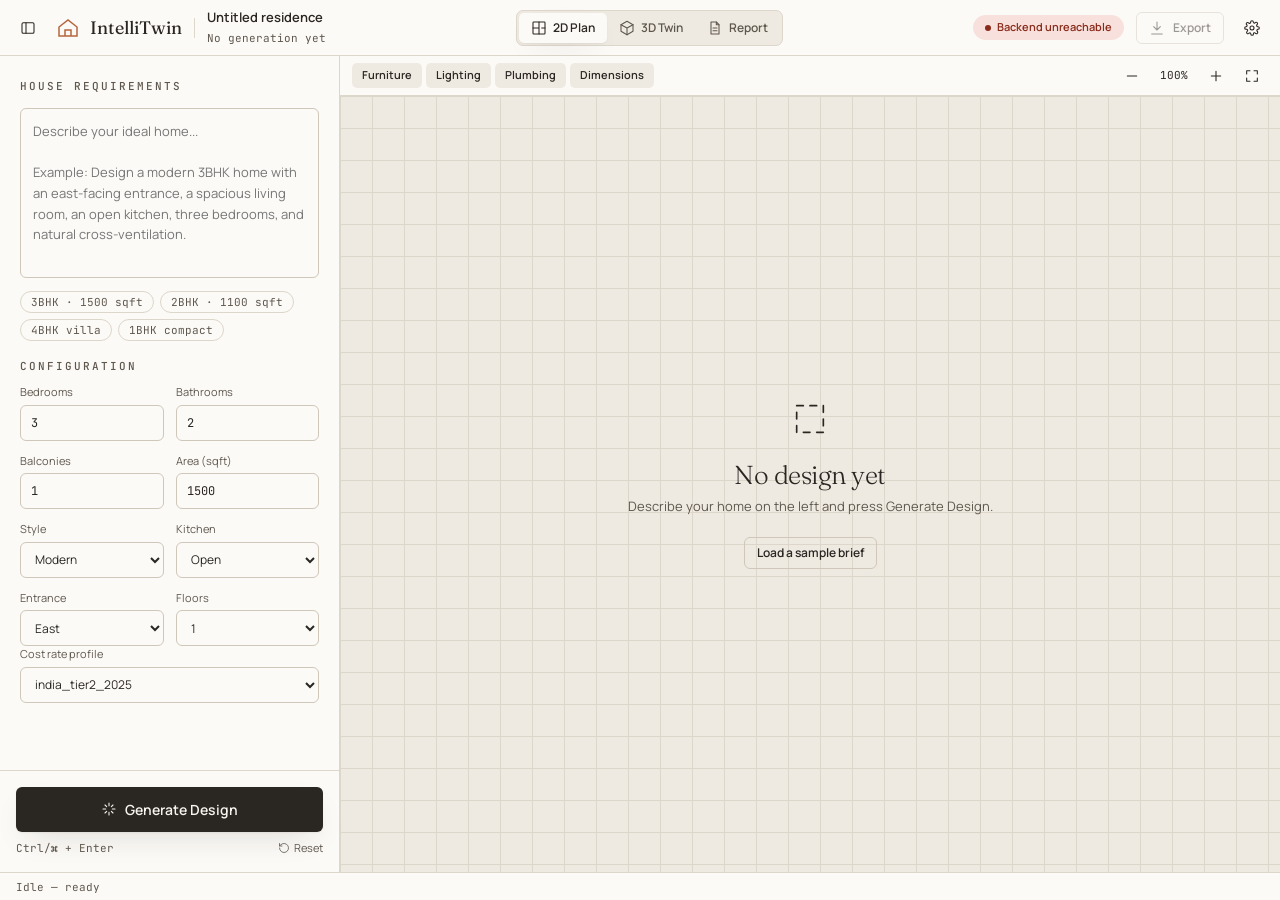
==== frontend/studio.html @ b9576519 "Initial IntelliTwin project upload" ====
<!DOCTYPE html>
<html lang="en">
<head>
<meta charset="utf-8">
<meta name="viewport" content="width=device-width, initial-scale=1">
<title>Studio — IntelliTwin</title>
<meta name="description" content="Describe your home and generate a floorplan, 3D digital twin, validation and cost estimate.">
<meta property="og:title" content="IntelliTwin Studio — Architectural Digital Twins">
<meta property="og:description" content="Inspect generated homes, floorplans and four lighting atmospheres in IntelliTwin Studio.">
<meta property="og:type" content="website">
<meta name="twitter:card" content="summary_large_image">
<link rel="preconnect" href="https://fonts.googleapis.com">
<link rel="preconnect" href="https://fonts.gstatic.com" crossorigin>
<link href="https://fonts.googleapis.com/css2?family=Fraunces:opsz,wght@9..144,300;9..144,400&family=JetBrains+Mono:wght@400;500&family=Manrope:wght@400;500;600;700&display=swap" rel="stylesheet">
<link rel="stylesheet" href="css/style.css">
<script type="importmap">
{ "imports": {
  "three": "./js/vendor/three.module.js",
  "three/addons/": "./js/vendor/addons/"
} }
</script>
</head>
<body class="studio">
<svg width="0" height="0" style="position:absolute">
  <symbol id="i-logo" viewBox="0 0 24 24"><path d="M3 11 12 4l9 7v9H3z"/><path d="M9 20v-6h6v6"/></symbol>
  <symbol id="i-panel" viewBox="0 0 24 24"><rect x="3" y="4" width="18" height="16" rx="2"/><path d="M9 4v16"/></symbol>
  <symbol id="i-plan" viewBox="0 0 24 24"><rect x="3" y="3" width="18" height="18" rx="1"/><path d="M3 12h9V3M12 12v9M16 12h5"/></symbol>
  <symbol id="i-cube" viewBox="0 0 24 24"><path d="M12 2 3 7v10l9 5 9-5V7z"/><path d="m3 7 9 5 9-5M12 12v10"/></symbol>
  <symbol id="i-doc" viewBox="0 0 24 24"><path d="M14 3H6v18h12V7z"/><path d="M14 3v4h4M9 12h6M9 16h6"/></symbol>
  <symbol id="i-down" viewBox="0 0 24 24"><path d="M12 3v12M7 10l5 5 5-5M4 21h16"/></symbol>
  <symbol id="i-gear" viewBox="0 0 24 24"><circle cx="12" cy="12" r="3"/><path d="M19.4 15a1.6 1.6 0 0 0 .3 1.8l.1.1a2 2 0 1 1-2.8 2.8l-.1-.1a1.6 1.6 0 0 0-2.7 1.1V21a2 2 0 0 1-4 0v-.1a1.6 1.6 0 0 0-2.6-1.2l-.1.1a2 2 0 1 1-2.8-2.8l.1-.1A1.6 1.6 0 0 0 3.6 14H3a2 2 0 0 1 0-4h.1a1.6 1.6 0 0 0 1.2-2.6l-.1-.1A2 2 0 1 1 7 4.5l.1.1a1.6 1.6 0 0 0 1.8.3H9a1.6 1.6 0 0 0 1-1.5V3a2 2 0 0 1 4 0v.1a1.6 1.6 0 0 0 2.6 1.2l.1-.1a2 2 0 1 1 2.8 2.8l-.1.1a1.6 1.6 0 0 0-.3 1.8V9a1.6 1.6 0 0 0 1.5 1H21a2 2 0 0 1 0 4h-.1a1.6 1.6 0 0 0-1.5 1z"/></symbol>
  <symbol id="i-spark" viewBox="0 0 24 24"><path d="M12 3v4M12 17v4M3 12h4M17 12h4M6 6l2.5 2.5M15.5 15.5 18 18M6 18l2.5-2.5M15.5 8.5 18 6"/></symbol>
  <symbol id="i-plus" viewBox="0 0 24 24"><path d="M12 5v14M5 12h14"/></symbol>
  <symbol id="i-minus" viewBox="0 0 24 24"><path d="M5 12h14"/></symbol>
  <symbol id="i-fit" viewBox="0 0 24 24"><path d="M4 9V4h5M20 9V4h-5M4 15v5h5M20 15v5h-5"/></symbol>
  <symbol id="i-reset" viewBox="0 0 24 24"><path d="M3 12a9 9 0 1 0 3-6.7L3 8"/><path d="M3 3v5h5"/></symbol>
  <symbol id="i-empty" viewBox="0 0 24 24"><path d="M4 4h4M12 4h4M20 4v4M20 12v4M20 20h-4M12 20H8M4 20v-4M4 12V8"/></symbol>
  <symbol id="i-alert" viewBox="0 0 24 24"><path d="M12 3 2 20h20z"/><path d="M12 10v4M12 17h.01"/></symbol>
</svg>

<header class="tb">
  <button class="icon-btn" id="sideToggle" aria-label="Toggle requirements panel"><svg class="ico"><use href="#i-panel"/></svg></button>
  <a href="index.html" class="brand" style="font-size:18px"><svg><use href="#i-logo"/></svg><span class="word">IntelliTwin</span></a>
  <span class="sep"></span>
  <div class="proj"><b id="projectName">Untitled residence</b><span id="projectSub">No generation yet</span></div>
  <div class="seg" role="tablist">
    <button class="active" data-view="plan" aria-label="2D Plan"><svg class="ico"><use href="#i-plan"/></svg><span class="lbl">2D Plan</span></button>
    <button data-view="twin" aria-label="3D Twin"><svg class="ico"><use href="#i-cube"/></svg><span class="lbl">3D Twin</span></button>
    <button data-view="report" aria-label="Report"><svg class="ico"><use href="#i-doc"/></svg><span class="lbl">Report</span></button>
  </div>
  <button class="pill loading" id="modelPill" title="Click to refresh">Checking model…</button>
  <div class="dropdown">
    <button class="btn btn-ghost btn-sm" id="exportBtn" disabled><svg class="ico"><use href="#i-down"/></svg><span class="lbl">Export</span></button>
    <div class="menu" id="exportMenu" hidden>
      <button data-export="png">Floorplan PNG</button>
      <button data-export="json">Design JSON</button>
      <button data-export="print">Print report</button>
    </div>
  </div>
  <button class="icon-btn" id="settingsBtn" aria-label="Backend settings"><svg class="ico"><use href="#i-gear"/></svg></button>
</header>

<div class="body">
  <aside class="side" id="side">
    <div class="side-scroll">
      <div>
        <label class="eyebrow" for="reqInput">House requirements</label>
        <textarea id="reqInput" class="req" placeholder="Describe your ideal home...

Example: Design a modern 3BHK home with an east-facing entrance, a spacious living room, an open kitchen, three bedrooms, and natural cross-ventilation."></textarea>
        <div class="presets">
          <button data-preset="bhk3">3BHK · 1500 sqft</button>
          <button data-preset="bhk2">2BHK · 1100 sqft</button>
          <button data-preset="bhk4">4BHK villa</button>
          <button data-preset="studio">1BHK compact</button>
        </div>
      </div>
      <div class="parse" id="parsePreview" hidden></div>
      <div>
        <p class="eyebrow">Configuration</p>
        <div class="fields">
          <label class="field"><span>Bedrooms</span><input type="number" id="cfgBedrooms" min="1" max="6" value="3"></label>
          <label class="field"><span>Bathrooms</span><input type="number" id="cfgBathrooms" min="1" max="6" value="2"></label>
          <label class="field"><span>Balconies</span><input type="number" id="cfgBalconies" min="0" max="4" value="1"></label>
          <label class="field"><span>Area (sqft)</span><input type="number" id="cfgArea" min="300" max="6000" step="50" value="1500"></label>
          <label class="field"><span>Style</span><select id="cfgStyle"><option>modern</option><option>minimal</option><option>contemporary</option><option>traditional</option><option>luxury</option><option>classic</option></select></label>
          <label class="field"><span>Kitchen</span><select id="cfgKitchen"><option>open</option><option>closed</option></select></label>
          <label class="field"><span>Entrance</span><select id="cfgDirection"><option value="north">north</option><option value="north_east">north east</option><option value="east" selected>east</option><option value="south_east">south east</option><option value="south">south</option><option value="south_west">south west</option><option value="west">west</option><option value="north_west">north west</option></select></label>
          <label class="field"><span>Floors</span><select id="cfgFloors"><option value="1">1</option></select></label>
        </div>
        <label class="field" style="margin-top:12px"><span>Cost rate profile</span><select id="rateProfile" style="text-transform:none"><option value="india_tier2_2025">india_tier2_2025</option></select></label>
      </div>
      <div class="alert" id="errorBox" role="alert" hidden></div>
    </div>
    <div class="side-foot">
      <button class="btn btn-primary btn-block" id="generateBtn"><span class="spinner" hidden></span><svg class="ico gen-ico"><use href="#i-spark"/></svg><span class="btn-label">Generate Design</span></button>
      <div class="row"><span class="mono">Ctrl/⌘ + Enter</span><button id="resetBtn" style="display:flex;gap:4px;align-items:center"><svg class="ico" style="width:12px;height:12px"><use href="#i-reset"/></svg>Reset</button></div>
    </div>
  </aside>

  <main class="work">
    <section class="panel" id="panel-plan">
      <div class="vbar">
        <button class="tgl" data-layer2d="furniture" aria-pressed="true">Furniture</button>
        <button class="tgl" data-layer2d="lighting" aria-pressed="true">Lighting</button>
        <button class="tgl" data-layer2d="plumbing" aria-pressed="true">Plumbing</button>
        <button class="tgl" data-layer2d="dimensions" aria-pressed="true">Dimensions</button>
        <div class="right">
          <button class="icon-btn" id="zoomOut" aria-label="Zoom out"><svg class="ico"><use href="#i-minus"/></svg></button>
          <span class="mono" id="zoomLbl" style="width:44px;text-align:center;font-size:11px">100%</span>
          <button class="icon-btn" id="zoomIn" aria-label="Zoom in"><svg class="ico"><use href="#i-plus"/></svg></button>
          <button class="icon-btn" id="zoomFit" aria-label="Fit to view" title="Fit to view"><svg class="ico"><use href="#i-fit"/></svg></button>
        </div>
      </div>
      <div class="grid-bg" id="planContainer">
        <div class="empty" id="planEmpty">
          <div><svg class="ico"><use href="#i-empty"/></svg><h3>No design yet</h3><p>Describe your home on the left and press Generate Design.</p><button class="btn btn-ghost btn-sm" id="sampleBtn">Load a sample brief</button></div>
        </div>
        <svg id="planSvg" hidden></svg>
        <div class="skeleton" id="planSkeleton" hidden></div>
      </div>
      <p class="status-line" id="planDims" hidden></p>
    </section>

    <section class="panel off" id="panel-twin">
      <div class="vbar dark">
        <button class="tgl" data-layer3d="walls" aria-pressed="true">Walls</button>
        <button class="tgl" data-layer3d="furniture" aria-pressed="true">Furniture</button>
        <button class="tgl" data-layer3d="lighting" aria-pressed="true">Markers</button>
        <button class="tgl" data-layer3d="plumbing" aria-pressed="true">Plumbing</button>
        <div class="right">
          <button class="icon-btn" id="camReset" disabled aria-label="Fit / Reset" title="Fit / Reset"><svg class="ico"><use href="#i-fit"/></svg></button>
          <button class="vbtn" id="cutawayBtn" aria-pressed="true" title="Inspect interiors without changing the design">Cutaway</button><button class="vbtn" id="camTop" disabled>Top view</button>
        </div>
      </div>
      <div class="lighting-bar">
        <span class="lighting-bar-label">Atmosphere</span>
        <div class="lighting-mode-group" role="group" aria-label="Lighting atmosphere">
          <button class="lighting-mode-btn" data-lighting-mode="morning" aria-pressed="true" title="Morning sunlight">Morning</button>
          <button class="lighting-mode-btn" data-lighting-mode="neon" aria-pressed="false" title="Restrained colored accent lighting">Neon</button>
          <button class="lighting-mode-btn" data-lighting-mode="evening" aria-pressed="false" title="Warm evening sunlight">Evening</button>
          <button class="lighting-mode-btn" data-lighting-mode="night" aria-pressed="false" title="Night with warm indoor lighting">Night</button>
        </div>
      </div>
      <div id="threeContainer">
        <canvas id="threeCanvas" aria-label="Interactive 3D house"></canvas><p class="room3d-badge" id="room3DBadge" hidden></p>
        <div class="empty dark" id="twinEmpty"><div><svg class="ico"><use href="#i-cube"/></svg><p style="margin-top:12px">Generate a design to build its digital twin.</p></div></div>
        <p class="twin-hint" id="twinBadge" hidden></p>
      </div>
    </section>

    <section class="report" id="panel-report" hidden>
      <div class="report-inner" id="reportGrid"></div>
    </section>
  </main>

  <aside class="insp" id="inspector" hidden></aside>
</div>

<footer class="foot"><span id="footGen">Idle — ready</span><span id="footWarn"></span></footer>

<div class="modal" id="settingsModal" hidden>
  <div class="modal-card">
    <h3>Backend connection</h3>
    <p class="muted" style="margin-top:8px">Address of your IntelliTwin server. Leave empty when this studio is served by the same server (calls go to <span class="mono">/api/…</span>).</p>
    <input id="apiBaseInput" placeholder="http://localhost:8000">
    <div class="row"><button class="btn btn-ghost btn-sm" id="settingsCancel">Cancel</button><button class="btn btn-primary btn-sm" id="settingsSave">Save &amp; reconnect</button></div>
  </div>
</div>
<div class="toast" id="toast" hidden></div>

<script src="js/api.js"></script>
<script src="js/viewer2d.js"></script>
<script type="module" src="js/viewer3d.js"></script>
<script src="js/studio.js"></script>
</body>
</html>
---- frontend/css/style.css ----
/* IntelliTwin — architectural design system (vanilla CSS) */
:root{
  --bg:#F7F4EE; --card:#FCFAF6; --stone:#EFEAE1; --canvas:#FBFAF7;
  --ink:#2A2622; --ink-2:#5E574E; --line:#DDD6CA; --line-2:#CFC7B9;
  --accent:#B5653C; --accent-ink:#FFF8F2;
  --graphite:#1F1D1A; --graphite-ink:#ECE7DF;
  --sage:#DDE8D6; --sage-ink:#2F4A33; --warn:#F6EBCB; --warn-ink:#6A4A12; --bad:#F8E1DC; --bad-ink:#8A2A1A;
  --display:"Fraunces",Georgia,serif; --sans:"Manrope",system-ui,sans-serif; --mono:"JetBrains Mono",ui-monospace,monospace;
  --r:8px; --shadow:0 1px 2px rgba(31,29,26,.06),0 12px 32px -12px rgba(31,29,26,.18); --lift:0 30px 60px -20px rgba(31,29,26,.35);
}
*{box-sizing:border-box;margin:0;padding:0}
html{scroll-behavior:smooth}
body{background:var(--bg);color:var(--ink);font:14px/1.5 var(--sans);-webkit-font-smoothing:antialiased}
h1,h2,h3{font-family:var(--display);font-weight:300;letter-spacing:-.02em;line-height:1.08}
a{color:inherit;text-decoration:none}
button,input,select,textarea{font:inherit;color:inherit}
button{cursor:pointer;background:none;border:0}
button:disabled{opacity:.45;cursor:not-allowed}
:focus-visible{outline:2px solid var(--accent);outline-offset:2px}
.eyebrow{font:500 11px/1 var(--mono);letter-spacing:.18em;text-transform:uppercase;color:var(--ink-2)}
.mono{font-family:var(--mono)}
.muted{color:var(--ink-2)}
.wrap{max-width:1240px;margin:0 auto;padding:0 24px}
[hidden]{display:none!important}

/* Buttons */
.btn{display:inline-flex;align-items:center;justify-content:center;gap:8px;border-radius:6px;padding:12px 22px;font-weight:600;font-size:14px;transition:transform .2s,background .2s,box-shadow .2s}
.btn:hover:not(:disabled){transform:translateY(-1px)}
.btn-primary{background:var(--ink);color:var(--bg);box-shadow:var(--shadow)}
.btn-accent{background:var(--accent);color:var(--accent-ink);box-shadow:var(--shadow)}
.btn-ghost{border:1px solid var(--line-2)}
.btn-ghost:hover{background:var(--stone)}
.btn-sm{padding:6px 12px;font-size:12px}
.btn-block{width:100%}
.icon-btn{display:grid;place-items:center;width:32px;height:32px;border-radius:6px}
.icon-btn:hover{background:var(--stone)}
.ico{width:16px;height:16px;stroke:currentColor;fill:none;stroke-width:1.6;stroke-linecap:round;stroke-linejoin:round}

/* ===== Landing ===== */
.nav{position:sticky;top:0;z-index:40;background:rgba(247,244,238,.86);backdrop-filter:blur(10px);border-bottom:1px solid var(--line)}
.nav .wrap{display:flex;align-items:center;justify-content:space-between;height:64px}
.brand{display:flex;align-items:center;gap:10px;font-family:var(--display);font-size:20px}
.brand svg{width:24px;height:24px;stroke:var(--accent);fill:none;stroke-width:1.5}
.nav-links{display:flex;gap:32px}
.nav-links a{position:relative;color:var(--ink-2);font-size:14px;transition:color .2s}
.nav-links a::after{content:"";position:absolute;left:0;bottom:-4px;height:1px;width:0;background:var(--accent);transition:width .25s}
.nav-links a:hover{color:var(--ink)} .nav-links a:hover::after{width:100%}
.menu-btn{display:none}
.mobile-nav{border-top:1px solid var(--line);padding:12px 24px 20px}
.mobile-nav a{display:block;padding:10px 0}
@media(max-width:860px){.nav-links,.nav .btn{display:none}.menu-btn{display:grid}}

.hero{display:grid;grid-template-columns:5fr 7fr;gap:56px;padding:88px 24px 96px;align-items:center}
.hero h1{font-size:clamp(44px,6vw,80px);margin-top:24px}
.hero h1 em{color:var(--accent)}
.hero p.lead{margin-top:24px;font-size:18px;color:var(--ink-2);max-width:440px;line-height:1.6}
.hero .ctas{display:flex;flex-wrap:wrap;gap:12px;margin-top:40px}
.hero-visual{position:relative}
.hero-visual img{width:100%;height:auto;border-radius:12px;box-shadow:var(--lift);display:block}
.hero-tag{position:absolute;left:24px;bottom:-22px;background:var(--card);border:1px solid var(--line);border-radius:8px;padding:14px 18px;box-shadow:var(--shadow)}
@media(max-width:960px){.hero{grid-template-columns:1fr;padding:48px 24px 72px}}

.section{padding:96px 0}
.section.alt{background:rgba(239,234,225,.6);border-top:1px solid var(--line);border-bottom:1px solid var(--line)}
.section.dark{background:var(--graphite);color:var(--graphite-ink)}
.section.dark .eyebrow{color:rgba(236,231,223,.6)}
.sec-head{max-width:640px}
.sec-head h2{font-size:clamp(34px,4vw,52px);margin-top:16px}
.sec-head p{margin-top:14px;color:var(--ink-2);font-size:13px}

.flow{display:grid;grid-template-columns:repeat(4,1fr);gap:16px;margin-top:56px}
.flow-card{position:relative;background:var(--card);border:1px solid var(--line);border-radius:10px;padding:24px;transition:box-shadow .25s,transform .25s}
.flow-card:hover{box-shadow:var(--shadow);transform:translateY(-2px)}
.flow-card .ico{width:24px;height:24px;color:var(--accent);margin-top:24px}
.flow-card h3{font-size:22px;margin-top:16px}
.flow-card p{margin-top:8px;color:var(--ink-2);font-size:13.5px}
.flow-card:not(:last-child)::after{content:"→";position:absolute;right:-14px;top:50%;color:var(--accent);font-family:var(--mono);z-index:1}

.features{display:grid;grid-template-columns:repeat(4,1fr);gap:1px;background:var(--line);border:1px solid var(--line);border-radius:12px;overflow:hidden;margin-top:56px}
.feature{background:var(--card);padding:28px;transition:background .25s}
.feature:hover{background:var(--stone)}
.feature .ico{width:24px;height:24px;color:var(--accent);transition:transform .25s}
.feature:hover .ico{transform:translateY(-2px)}
.feature h3{font-size:19px;margin-top:22px;line-height:1.25}
.feature p{margin-top:8px;color:var(--ink-2);font-size:13.5px}

.steps{display:grid;grid-template-columns:repeat(4,1fr);gap:40px;margin-top:56px}
.step{border-top:1px solid rgba(236,231,223,.2);padding-top:24px}
.step .n{font-family:var(--mono);color:var(--accent)}
.step h3{font-size:26px;margin-top:12px}
.step p{margin-top:8px;opacity:.7}

.showcase{display:grid;grid-template-columns:1fr 1fr;gap:56px;align-items:center}
.showcase img{width:100%;height:auto;border-radius:12px;box-shadow:var(--shadow);display:block}
.chips{display:flex;flex-wrap:wrap;gap:8px;margin-top:28px}
.chip{border:1px solid var(--line-2);border-radius:999px;padding:4px 12px;font:12px var(--mono)}
.about{max-width:780px;margin:0 auto;text-align:center}
.about p{font-family:var(--display);font-weight:300;font-size:clamp(22px,2.6vw,30px);line-height:1.5;margin-top:24px}
.final{text-align:center;padding:112px 24px}
.final h2{font-size:clamp(40px,5vw,64px)}
.final p{margin:22px auto 40px;max-width:520px;color:var(--ink-2)}
.footer{border-top:1px solid var(--line);padding:40px 0;color:var(--ink-2)}
.footer .wrap{display:flex;justify-content:space-between;align-items:center;gap:16px;flex-wrap:wrap}
.footer nav{display:flex;gap:24px}
@media(max-width:960px){.flow,.features,.steps{grid-template-columns:1fr 1fr}.showcase{grid-template-columns:1fr}.flow-card::after{display:none}}
@media(max-width:560px){.flow,.features,.steps{grid-template-columns:1fr}}

.reveal{opacity:0;transform:translateY(16px);transition:opacity .8s cubic-bezier(.2,.7,.2,1),transform .8s cubic-bezier(.2,.7,.2,1)}
.reveal.in{opacity:1;transform:none}

/* ===== Studio ===== */
body.studio{height:100vh;display:flex;flex-direction:column;overflow:hidden;font-size:13px}
.tb{height:56px;flex-shrink:0;display:flex;align-items:center;gap:12px;padding:0 12px;background:var(--card);border-bottom:1px solid var(--line)}
.tb .sep{width:1px;height:20px;background:var(--line)}
.proj{min-width:0}
.proj b{display:block;font-weight:600;white-space:nowrap;overflow:hidden;text-overflow:ellipsis}
.proj span{font:11px var(--mono);color:var(--ink-2)}
.seg{margin:0 auto;display:flex;background:var(--stone);border:1px solid var(--line);border-radius:7px;padding:2px}
.seg button{display:flex;align-items:center;gap:6px;padding:6px 12px;border-radius:5px;font-size:12px;font-weight:600;color:var(--ink-2)}
.seg button.active{background:var(--card);color:var(--ink);box-shadow:var(--shadow)}
.pill{display:flex;align-items:center;gap:6px;border-radius:999px;padding:4px 12px;font-size:11px;font-weight:600;background:var(--stone);color:var(--ink-2)}
.pill::before{content:"";width:6px;height:6px;border-radius:50%;background:currentColor}
.pill.ok{background:var(--sage);color:var(--sage-ink)} .pill.warn{background:var(--warn);color:var(--warn-ink)}
.pill.bad{background:var(--bad);color:var(--bad-ink)} .pill.busy{background:#F3E2D7;color:var(--accent)}
.pill.busy::before,.pill.loading::before{animation:pulse 1s infinite}
@keyframes pulse{50%{opacity:.25}}
.dropdown{position:relative}
.menu{position:absolute;right:0;top:40px;z-index:30;width:200px;background:var(--card);border:1px solid var(--line);border-radius:8px;padding:4px;box-shadow:var(--lift)}
.menu button{display:flex;align-items:center;gap:8px;width:100%;padding:8px 12px;border-radius:5px;font-size:12px;text-align:left}
.menu button:hover{background:var(--stone)}

.body{flex:1;min-height:0;display:flex;position:relative}
.side{width:340px;flex-shrink:0;display:flex;flex-direction:column;background:var(--card);border-right:1px solid var(--line)}
.side-scroll{flex:1;overflow-y:auto;padding:20px;display:flex;flex-direction:column;gap:20px}
.side-foot{border-top:1px solid var(--line);padding:16px}
.side-foot .row{display:flex;justify-content:space-between;margin-top:8px;font-size:11px;color:var(--ink-2)}
textarea.req{width:100%;margin-top:12px;resize:none;border:1px solid var(--line-2);background:var(--canvas);border-radius:6px;padding:12px;line-height:1.6;min-height:170px}
.presets{display:flex;flex-wrap:wrap;gap:6px;margin-top:8px}
.presets button{border:1px solid var(--line);border-radius:999px;padding:3px 10px;font:11px var(--mono);color:var(--ink-2)}
.presets button:hover{border-color:var(--accent);color:var(--ink)}
.parse{background:var(--stone);border:1px solid var(--line);border-radius:6px;padding:12px}
.parse .grid{display:grid;grid-template-columns:1fr 1fr;gap:4px;font:11.5px var(--mono);margin-top:8px}
.parse ul{margin-top:8px;list-style:none;font-size:11.5px;color:var(--warn-ink)}
.fields{display:grid;grid-template-columns:1fr 1fr;gap:12px;margin-top:12px}
.field span{display:block;font-size:11px;color:var(--ink-2);margin-bottom:4px}
.field input,.field select{width:100%;height:36px;border:1px solid var(--line-2);background:var(--canvas);border-radius:6px;padding:0 10px;font-size:12px;text-transform:capitalize}
.field input{font-family:var(--mono)}
.alert{display:flex;gap:8px;padding:12px;border-radius:6px;background:var(--bad);color:var(--bad-ink);border:1px solid #E9B9AE}
.spinner{width:14px;height:14px;border:2px solid currentColor;border-right-color:transparent;border-radius:50%;animation:spin .8s linear infinite}
@keyframes spin{to{transform:rotate(360deg)}}

.work{flex:1;min-width:0;position:relative;overflow:hidden;background:var(--stone)}
.panel{position:absolute;inset:0;display:flex;flex-direction:column}
.panel.off{visibility:hidden;pointer-events:none}
.vbar{height:40px;flex-shrink:0;display:flex;align-items:center;gap:4px;padding:0 12px;background:var(--card);border-bottom:1px solid var(--line)}
.vbar.dark{background:var(--graphite);color:var(--graphite-ink);border-color:rgba(236,231,223,.1)}
.tgl{padding:4px 10px;border-radius:5px;font-size:11px;font-weight:600;opacity:.5}
.tgl[aria-pressed="true"]{opacity:1;background:var(--stone)}
.vbar.dark .tgl[aria-pressed="true"]{background:rgba(236,231,223,.14)}
.vbar .right{margin-left:auto;display:flex;align-items:center;gap:4px}
.vbar.dark .vbtn{padding:4px 10px;border-radius:5px;font-size:11px;font-weight:600}
.vbar.dark .vbtn:hover{background:rgba(236,231,223,.1)}
.grid-bg{position:relative;flex:1;overflow:hidden;padding:16px;min-height:0;background-image:linear-gradient(var(--line) 1px,transparent 1px),linear-gradient(90deg,var(--line) 1px,transparent 1px);background-size:32px 32px}
#planSvg{position:absolute;inset:16px;display:block;width:calc(100% - 32px);height:calc(100% - 32px);background:var(--card);border-radius:8px;box-shadow:var(--shadow);touch-action:none;user-select:none;cursor:grab}
#planSvg.panning{cursor:grabbing}
#planSvg .plan-room:hover .room-fill{filter:brightness(.97)}
#planSvg .furn{transition:fill .15s}#planSvg .furn:hover{fill:rgba(181,101,60,.14)}
#planSvg [data-room]{cursor:pointer}
.skeleton{position:absolute;inset:16px;border-radius:8px;background:rgba(252,250,246,.7);animation:pulse 1.2s infinite}
.status-line{border-top:1px solid var(--line);background:var(--card);padding:6px 16px;font:11px var(--mono);color:var(--ink-2)}
#threeContainer{position:relative;flex:1;background:var(--graphite)}
#threeCanvas{display:block;width:100%;height:100%}
.twin-hint{position:absolute;left:12px;bottom:12px;background:rgba(31,29,26,.8);color:var(--graphite-ink);padding:4px 10px;border-radius:5px;font:11px var(--mono);pointer-events:none}
.empty{position:absolute;inset:0;display:grid;place-items:center;text-align:center;padding:24px}
.empty h3{font-size:26px;margin-top:16px}
.empty p{margin:8px 0 20px;color:var(--ink-2)}
.empty.dark{color:rgba(236,231,223,.7)}
.empty .ico{width:40px;height:40px;stroke-width:1}
.report{position:absolute;inset:0;overflow-y:auto;padding:24px}
.report-inner{max-width:1000px;margin:0 auto;display:flex;flex-direction:column;gap:20px}
.report-inner h2{font-size:32px;margin-top:8px}
.rgrid{display:grid;grid-template-columns:1fr 1fr;gap:20px}
.rcard{background:var(--card);border:1px solid var(--line);border-radius:10px;padding:24px;break-inside:avoid}
.rcard h3{font-size:20px;margin-bottom:16px}
.kv{display:flex;justify-content:space-between;gap:12px;font-size:12px;padding:3px 0}
.kv span:first-child{color:var(--ink-2)} .kv span:last-child{text-align:right;font-weight:500}
table{width:100%;border-collapse:collapse;font-size:12px}
th{text-align:left;padding-bottom:8px;font:500 10px var(--mono);letter-spacing:.14em;text-transform:uppercase;color:var(--ink-2)}
td{border-top:1px solid var(--line);padding:6px 4px 6px 0}
td.num,th.num{text-align:right;font-family:var(--mono)}
tfoot td{border-top:2px solid var(--ink);font-weight:600;padding-top:8px}
.checks{list-style:none;margin-top:12px;font-size:12px;display:flex;flex-direction:column;gap:4px}
.checks .f{color:var(--bad-ink)} .checks .w{color:var(--warn-ink)} .checks .p{color:var(--sage-ink)}
.note{margin-top:12px;padding:8px 10px;border-radius:6px;background:var(--warn);color:var(--warn-ink);font-size:12px}
.small{font-size:11px;color:var(--ink-2);margin-top:8px}
ul.list{padding-left:16px;font-size:12px;color:var(--ink-2);margin-top:4px}
@media(max-width:760px){.rgrid{grid-template-columns:1fr}}

.insp{width:320px;flex-shrink:0;overflow-y:auto;background:var(--card);border-left:1px solid var(--line);padding:20px;display:flex;flex-direction:column;gap:24px}
.score{display:flex;justify-content:space-between;align-items:center;margin-top:8px;padding:12px;border-radius:6px;font-weight:600}
.score b{font-family:var(--display);font-weight:400;font-size:26px}
.score.ok{background:var(--sage);color:var(--sage-ink)} .score.warn{background:var(--warn);color:var(--warn-ink)} .score.bad{background:var(--bad);color:var(--bad-ink)}
.big{font-family:var(--display);font-size:30px;margin-top:8px}
.bar{height:4px;border-radius:2px;background:var(--stone);margin-top:4px}
.bar i{display:block;height:4px;border-radius:2px;background:var(--accent)}
.room-title{font-family:var(--display);font-size:22px;margin-top:8px}

.foot{height:28px;flex-shrink:0;display:flex;align-items:center;gap:16px;padding:0 16px;border-top:1px solid var(--line);background:var(--card);font:11px var(--mono);color:var(--ink-2)}
.foot span:last-child{margin-left:auto}

.modal{position:fixed;inset:0;z-index:50;display:grid;place-items:center;background:rgba(31,29,26,.4);padding:16px}
.modal-card{width:100%;max-width:440px;background:var(--card);border:1px solid var(--line);border-radius:10px;padding:24px;box-shadow:var(--lift)}
.modal-card h3{font-size:22px}
.modal-card input{width:100%;margin-top:16px;height:38px;border:1px solid var(--line-2);border-radius:6px;padding:0 12px;font:12px var(--mono);background:var(--canvas)}
.modal-card .row{display:flex;justify-content:flex-end;gap:8px;margin-top:20px}
.toast{position:fixed;left:50%;bottom:44px;transform:translateX(-50%);z-index:60;background:var(--graphite);color:var(--graphite-ink);padding:8px 16px;border-radius:6px;box-shadow:var(--lift)}

@media(max-width:1279px){.insp{display:none}}
@media(max-width:1023px){
  .side{position:absolute;inset:0 auto 0 0;z-index:20;max-width:90vw;box-shadow:var(--lift)}
  .side.closed{display:none}
  .proj,.tb .sep,.pill,.seg .lbl,.brand .word{display:none}
}
@media(min-width:1024px){.side.closed{display:none}}

@media print{
  body.studio{height:auto;overflow:visible}
  .tb,.side,.insp,.foot,.panel{display:none!important}
  .report{position:static;padding:0}
}
@media(prefers-reduced-motion:reduce){html{scroll-behavior:auto}*,*::before,*::after{animation-duration:.01ms!important;transition-duration:.01ms!important}.reveal{opacity:1;transform:none}}

/* Architectural 3D atmosphere controls */
:root { --twin-control: #343b40; --twin-control-line: #4a5257; --twin-active: #d6e7e7; --twin-active-ink: #213639; --twin-badge: #26333ee8; }
.lighting-bar{display:flex;align-items:center;gap:12px;flex-shrink:0;min-height:42px;padding:5px 12px;background:var(--graphite);color:var(--graphite-ink);border-bottom:1px solid var(--twin-control-line)}
.lighting-bar-label{font:10px var(--mono);text-transform:uppercase;opacity:.65}
.lighting-mode-group{display:flex;gap:2px;padding:2px;border-radius:6px;border:1px solid var(--twin-control-line);background:var(--twin-control)}
.lighting-mode-btn{min-height:28px;padding:4px 12px;font-size:11px;font-weight:600;border-radius:4px;color:var(--graphite-ink)}
.lighting-mode-btn:hover{background:var(--twin-control-line)}
.lighting-mode-btn[aria-pressed="true"]{background:var(--twin-active);color:var(--twin-active-ink)}
#cutawayBtn[aria-pressed="true"]{background:var(--twin-control-line)}
.vbar.dark .icon-btn:hover{background:var(--twin-control-line)}
.room3d-badge{position:absolute;top:16px;left:16px;max-width:calc(100% - 32px);padding:8px 12px;border-radius:6px;background:var(--twin-badge);color:var(--graphite-ink);font:11px/1.6 var(--mono);pointer-events:none}
#threeContainer{min-height:0}
#panel-twin>.vbar{height:auto;min-height:40px;flex-wrap:wrap;padding-top:4px;padding-bottom:4px}
@media(max-width:860px){.lighting-bar-label{display:none}.lighting-mode-btn{padding:4px 10px}.twin-hint{max-width:calc(100% - 24px);font-size:9px}.vbar.dark .tgl{padding:4px 7px}}
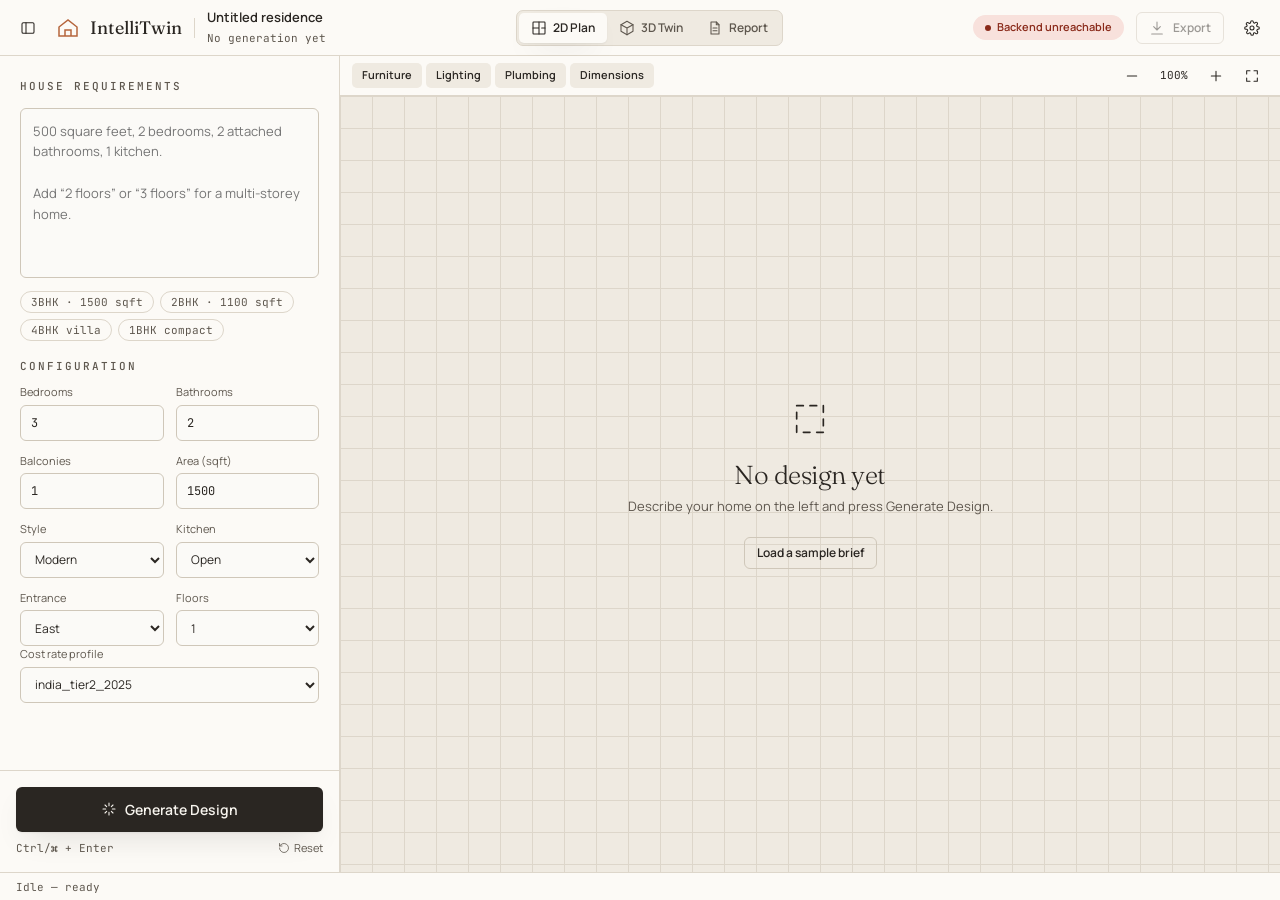
==== commit ce77c771: "Multi-floor residential design with automatic staircase - Simplify default example prompt to basic r" ====
--- a/frontend/studio.html
+++ b/frontend/studio.html
@@ -65,9 +65,9 @@
     <div class="side-scroll">
       <div>
         <label class="eyebrow" for="reqInput">House requirements</label>
-        <textarea id="reqInput" class="req" placeholder="Describe your ideal home...
+        <textarea id="reqInput" class="req" placeholder="500 square feet, 2 bedrooms, 2 attached bathrooms, 1 kitchen.
 
-Example: Design a modern 3BHK home with an east-facing entrance, a spacious living room, an open kitchen, three bedrooms, and natural cross-ventilation."></textarea>
+Add “2 floors” or “3 floors” for a multi-storey home."></textarea>
         <div class="presets">
           <button data-preset="bhk3">3BHK · 1500 sqft</button>
           <button data-preset="bhk2">2BHK · 1100 sqft</button>
@@ -86,7 +86,7 @@
           <label class="field"><span>Style</span><select id="cfgStyle"><option>modern</option><option>minimal</option><option>contemporary</option><option>traditional</option><option>luxury</option><option>classic</option></select></label>
           <label class="field"><span>Kitchen</span><select id="cfgKitchen"><option>open</option><option>closed</option></select></label>
           <label class="field"><span>Entrance</span><select id="cfgDirection"><option value="north">north</option><option value="north_east">north east</option><option value="east" selected>east</option><option value="south_east">south east</option><option value="south">south</option><option value="south_west">south west</option><option value="west">west</option><option value="north_west">north west</option></select></label>
-          <label class="field"><span>Floors</span><select id="cfgFloors"><option value="1">1</option></select></label>
+          <label class="field"><span>Floors</span><select id="cfgFloors"><option value="1">1</option><option value="2">2</option><option value="3">3</option></select></label>
         </div>
         <label class="field" style="margin-top:12px"><span>Cost rate profile</span><select id="rateProfile" style="text-transform:none"><option value="india_tier2_2025">india_tier2_2025</option></select></label>
       </div>
@@ -105,6 +105,7 @@
         <button class="tgl" data-layer2d="lighting" aria-pressed="true">Lighting</button>
         <button class="tgl" data-layer2d="plumbing" aria-pressed="true">Plumbing</button>
         <button class="tgl" data-layer2d="dimensions" aria-pressed="true">Dimensions</button>
+        <select id="floorSelect" hidden></select>
         <div class="right">
           <button class="icon-btn" id="zoomOut" aria-label="Zoom out"><svg class="ico"><use href="#i-minus"/></svg></button>
           <span class="mono" id="zoomLbl" style="width:44px;text-align:center;font-size:11px">100%</span>
--- a/frontend/css/style.css
+++ b/frontend/css/style.css
@@ -158,6 +158,7 @@
 .tgl[aria-pressed="true"]{opacity:1;background:var(--stone)}
 .vbar.dark .tgl[aria-pressed="true"]{background:rgba(236,231,223,.14)}
 .vbar .right{margin-left:auto;display:flex;align-items:center;gap:4px}
+#floorSelect{height:28px;border:1px solid var(--line-2);background:var(--canvas);border-radius:5px;font:inherit;font-size:11px;padding:0 8px;color:inherit}
 .vbar.dark .vbtn{padding:4px 10px;border-radius:5px;font-size:11px;font-weight:600}
 .vbar.dark .vbtn:hover{background:rgba(236,231,223,.1)}
 .grid-bg{position:relative;flex:1;overflow:hidden;padding:16px;min-height:0;background-image:linear-gradient(var(--line) 1px,transparent 1px),linear-gradient(90deg,var(--line) 1px,transparent 1px);background-size:32px 32px}
